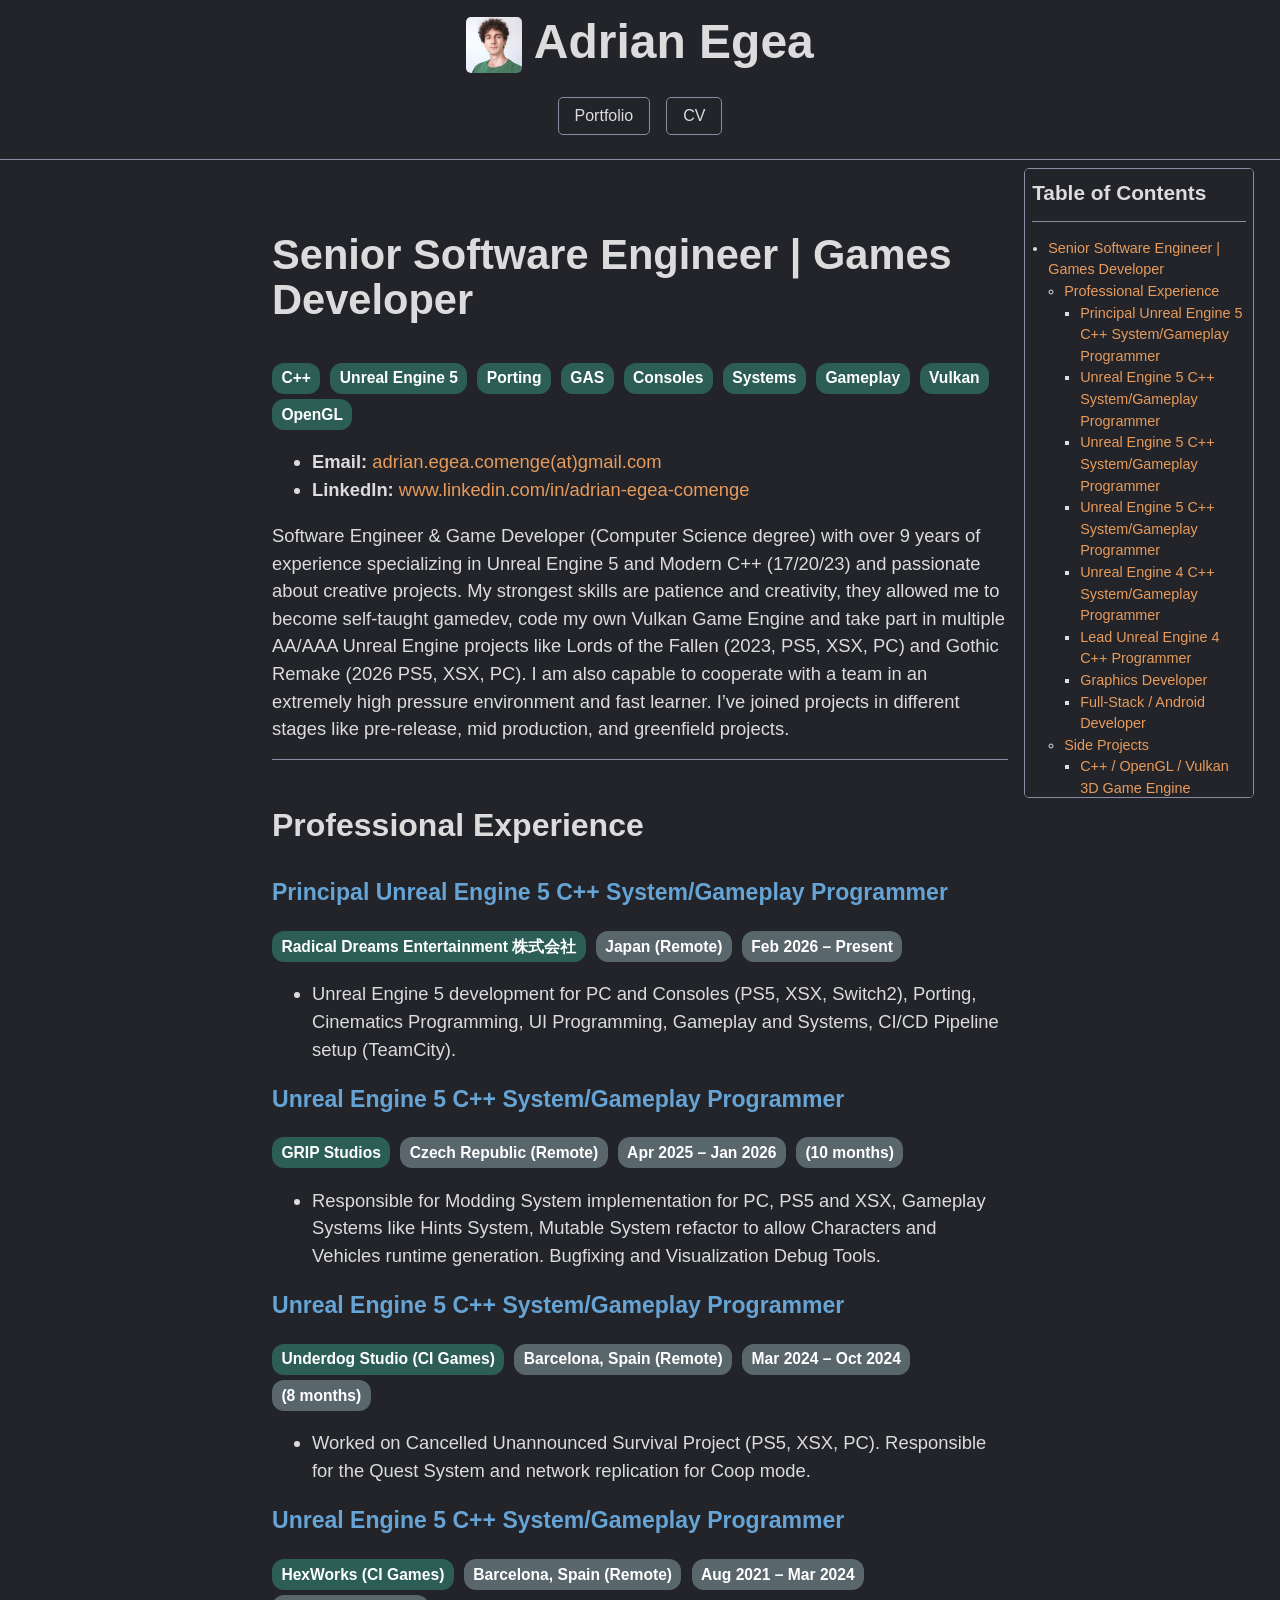
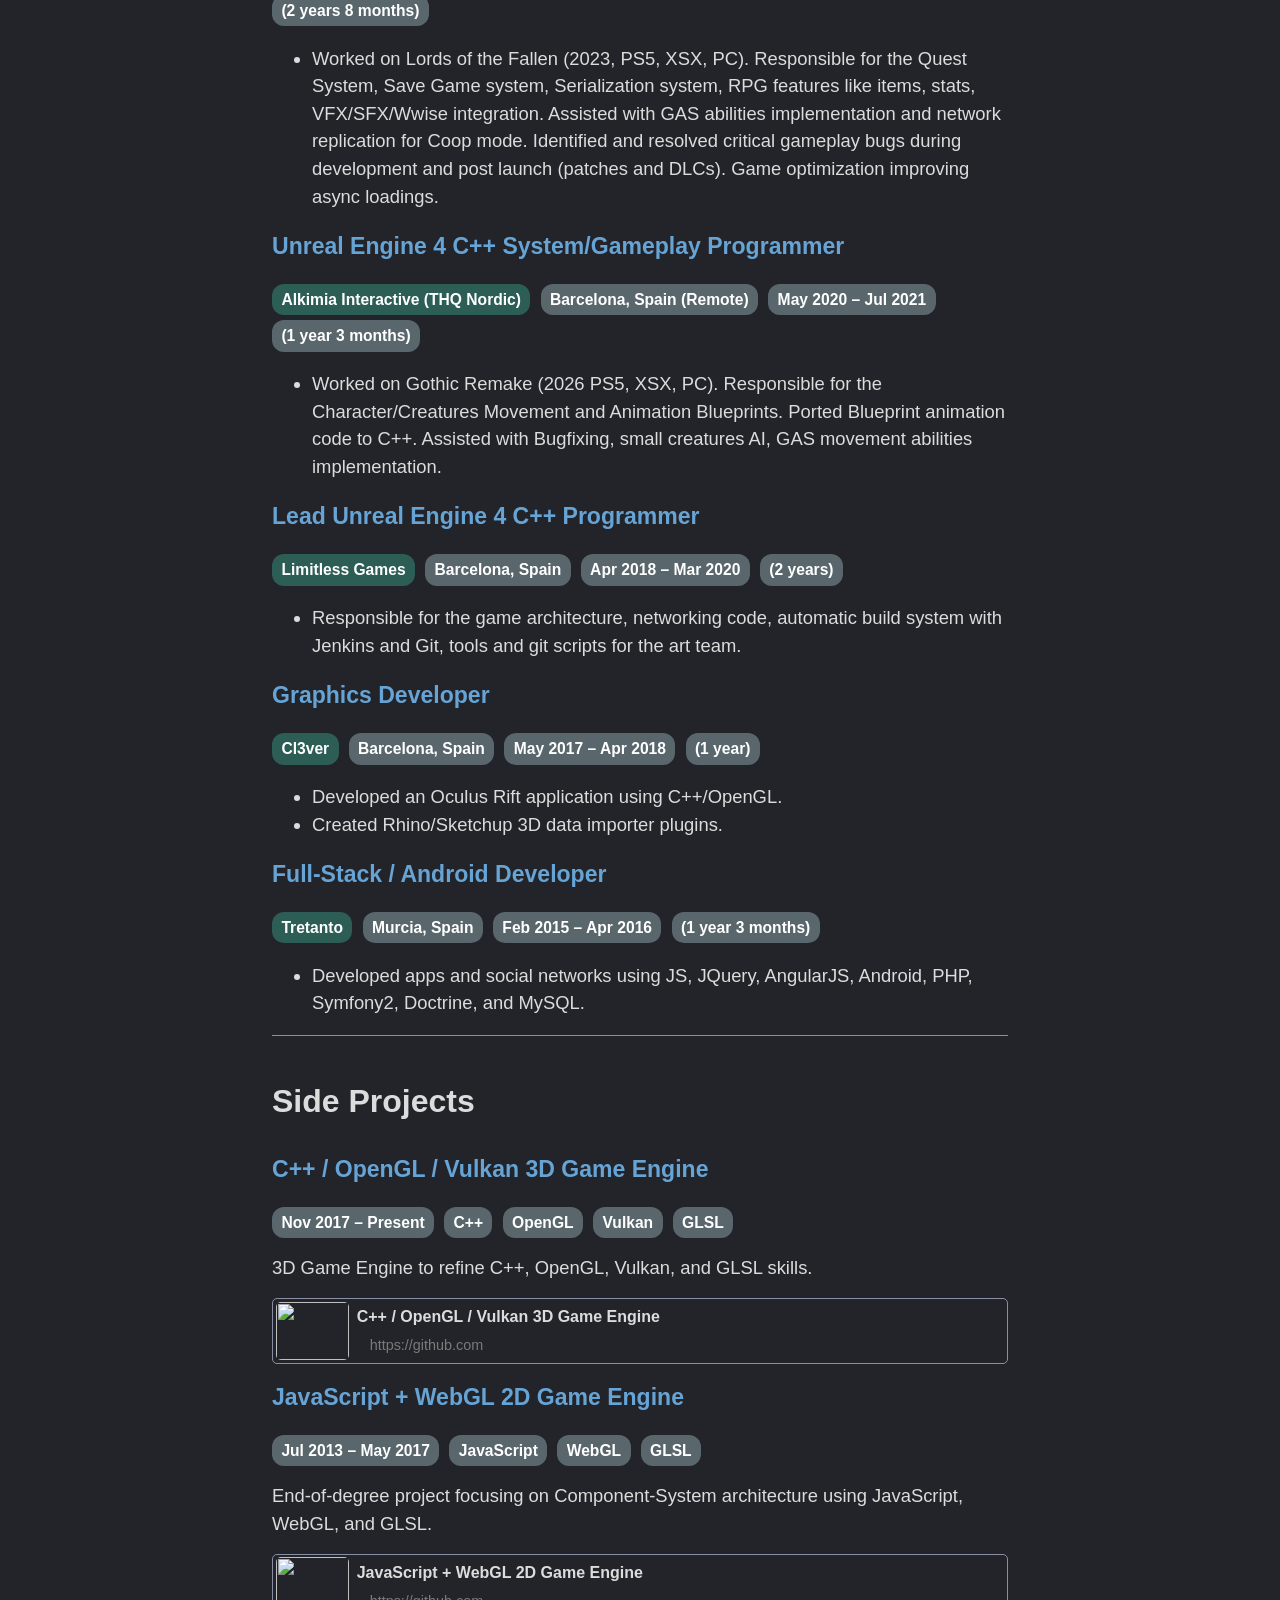
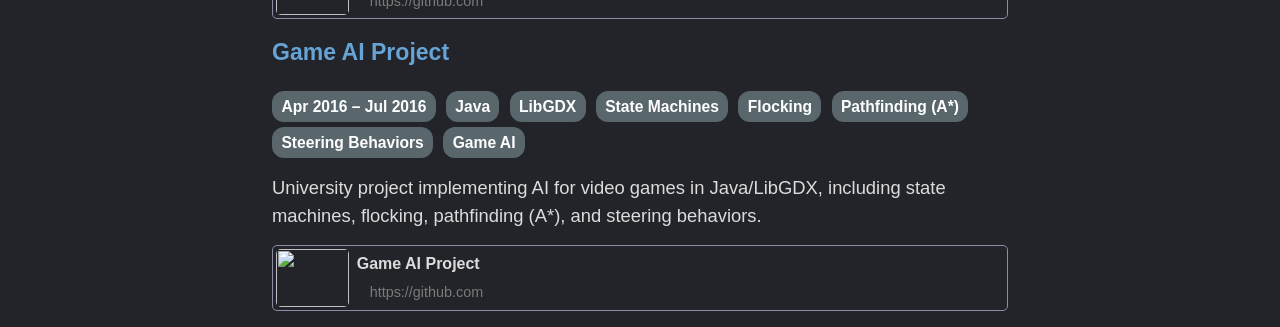
==== cv.html @ 68b3510b "update portfolio" ====
<!DOCTYPE html><html><head><meta charset="UTF-8"><meta name="viewport" content="width=device-width, initial-scale=1.0"><title>cv</title><link rel="stylesheet" href="./base.css"><link rel="stylesheet" href="./portfolio.css"></head><body><header><h1><img src="attachments/profile.jpeg" alt="" class="header-icon"> Adrian Egea</h1><nav class="header-nav"><a href="/portfolio.html">Portfolio</a><a href="/cv.html">CV</a></nav></header>
        
        <div class="sidebar sidebar-right mobile"><details><summary class="sidebar-title">Table of Contents</summary><div class="toc">
<ul>
<li><a href="#senior-software-engineer-games-developer">Senior Software Engineer | Games Developer</a><ul>
<li><a href="#professional-experience">Professional Experience</a><ul>
<li><a href="#principal-unreal-engine-5-c-systemgameplay-programmer">Principal Unreal Engine 5 C++ System/Gameplay Programmer</a></li>
<li><a href="#unreal-engine-5-c-systemgameplay-programmer">Unreal Engine 5 C++ System/Gameplay Programmer</a></li>
<li><a href="#unreal-engine-5-c-systemgameplay-programmer_1">Unreal Engine 5 C++ System/Gameplay Programmer</a></li>
<li><a href="#unreal-engine-5-c-systemgameplay-programmer_2">Unreal Engine 5 C++ System/Gameplay Programmer</a></li>
<li><a href="#unreal-engine-4-c-systemgameplay-programmer">Unreal Engine 4 C++ System/Gameplay Programmer</a></li>
<li><a href="#lead-unreal-engine-4-c-programmer">Lead Unreal Engine 4 C++ Programmer</a></li>
<li><a href="#graphics-developer">Graphics Developer</a></li>
<li><a href="#full-stack-android-developer">Full-Stack / Android Developer</a></li>
</ul>
</li>
<li><a href="#side-projects">Side Projects</a><ul>
<li><a href="#c-opengl-vulkan-3d-game-engine">C++ / OpenGL / Vulkan 3D Game Engine</a></li>
<li><a href="#javascript-webgl-2d-game-engine">JavaScript + WebGL 2D Game Engine</a></li>
<li><a href="#game-ai-project">Game AI Project</a></li>
</ul>
</li>
</ul>
</li>
</ul>
</div>
</details></div>
        
        <main><h2 id="senior-software-engineer-games-developer">Senior Software Engineer | Games Developer</h2>
<p><span class="badge badge-portfolio-primary">C++</span>
<span class="badge badge-portfolio-primary">Unreal Engine 5</span>
<span class="badge badge-portfolio-primary">Porting</span>
<span class="badge badge-portfolio-primary">GAS</span>
<span class="badge badge-portfolio-primary">Consoles</span>
<span class="badge badge-portfolio-primary">Systems</span>
<span class="badge badge-portfolio-primary">Gameplay</span>
<span class="badge badge-portfolio-primary">Vulkan</span>
<span class="badge badge-portfolio-primary">OpenGL</span></p>
<ul>
<li><strong>Email:</strong> <a href="adrian.egea.comenge(at)gmail.com">adrian.egea.comenge(at)gmail.com</a></li>
<li><strong>LinkedIn:</strong> <a href="https://www.linkedin.com/in/adrian-egea-comenge">www.linkedin.com/in/adrian-egea-comenge</a></li>
</ul>
<p>Software Engineer &amp; Game Developer (Computer Science degree) with over 9 years of experience specializing in Unreal Engine 5 and Modern C++ (17/20/23) and passionate about creative projects. My strongest skills are patience and creativity, they allowed me to become self-taught gamedev, code my own Vulkan Game Engine and take part in multiple AA/AAA Unreal Engine projects like Lords of the Fallen (2023, PS5, XSX, PC) and Gothic Remake (2026 PS5, XSX, PC). I am also capable to cooperate with a team in an extremely high pressure environment and fast learner. I’ve joined projects in different stages like pre-release, mid production, and greenfield projects.</p>
<hr />
<h3 id="professional-experience">Professional Experience</h3>
<h4 id="principal-unreal-engine-5-c-systemgameplay-programmer"><strong>Principal Unreal Engine 5 C++ System/Gameplay Programmer</strong></h4>
<p><span class="badge badge-portfolio-primary">Radical Dreams Entertainment 株式会社</span>
<span class="badge badge-portfolio-secondary">Japan (Remote)</span>
<span class="badge badge-portfolio-secondary">Feb 2026 – Present</span></p>
<ul>
<li>Unreal Engine 5 development for PC and Consoles (PS5, XSX, Switch2), Porting, Cinematics Programming, UI Programming, Gameplay and Systems, CI/CD Pipeline setup (TeamCity).</li>
</ul>
<h4 id="unreal-engine-5-c-systemgameplay-programmer"><strong>Unreal Engine 5 C++ System/Gameplay Programmer</strong></h4>
<p><span class="badge badge-portfolio-primary">GRIP Studios</span>
<span class="badge badge-portfolio-secondary">Czech Republic (Remote)</span>
<span class="badge badge-portfolio-secondary">Apr 2025 – Jan 2026</span>
<span class="badge badge-portfolio-secondary">(10 months)</span></p>
<ul>
<li>Responsible for Modding System implementation for PC, PS5 and XSX, Gameplay Systems like Hints System, Mutable System refactor to allow Characters and Vehicles runtime generation. Bugfixing and Visualization Debug Tools.</li>
</ul>
<h4 id="unreal-engine-5-c-systemgameplay-programmer_1"><strong>Unreal Engine 5 C++ System/Gameplay Programmer</strong></h4>
<p><span class="badge badge-portfolio-primary">Underdog Studio (CI Games)</span>
<span class="badge badge-portfolio-secondary">Barcelona, Spain (Remote)</span>
<span class="badge badge-portfolio-secondary">Mar 2024 – Oct 2024</span>
<span class="badge badge-portfolio-secondary">(8 months)</span></p>
<ul>
<li>Worked on Cancelled Unannounced Survival Project (PS5, XSX, PC).  Responsible for the Quest System and network replication for Coop mode.</li>
</ul>
<h4 id="unreal-engine-5-c-systemgameplay-programmer_2"><strong>Unreal Engine 5 C++ System/Gameplay Programmer</strong></h4>
<p><span class="badge badge-portfolio-primary">HexWorks (CI Games)</span>
<span class="badge badge-portfolio-secondary">Barcelona, Spain (Remote)</span>
<span class="badge badge-portfolio-secondary">Aug 2021 – Mar 2024</span>
<span class="badge badge-portfolio-secondary">(2 years 8 months)</span></p>
<ul>
<li>Worked on Lords of the Fallen (2023, PS5, XSX, PC). Responsible for the Quest System, Save Game system, Serialization system, RPG features like items, stats, VFX/SFX/Wwise integration. Assisted with GAS abilities implementation and network replication for Coop mode. Identified and resolved critical gameplay bugs during development and post launch (patches and DLCs). Game optimization improving async loadings.</li>
</ul>
<h4 id="unreal-engine-4-c-systemgameplay-programmer"><strong>Unreal Engine 4 C++ System/Gameplay Programmer</strong></h4>
<p><span class="badge badge-portfolio-primary">Alkimia Interactive (THQ Nordic)</span>
<span class="badge badge-portfolio-secondary">Barcelona, Spain (Remote)</span>
<span class="badge badge-portfolio-secondary">May 2020 – Jul 2021</span>
<span class="badge badge-portfolio-secondary">(1 year 3 months)</span></p>
<ul>
<li>Worked on Gothic Remake (2026 PS5, XSX, PC). Responsible for the Character/Creatures Movement and Animation Blueprints. Ported Blueprint animation code to C++. Assisted with Bugfixing, small creatures AI, GAS movement abilities implementation.</li>
</ul>
<h4 id="lead-unreal-engine-4-c-programmer"><strong>Lead Unreal Engine 4 C++ Programmer</strong></h4>
<p><span class="badge badge-portfolio-primary">Limitless Games</span>
<span class="badge badge-portfolio-secondary">Barcelona, Spain</span>
<span class="badge badge-portfolio-secondary">Apr 2018 – Mar 2020</span>
<span class="badge badge-portfolio-secondary">(2 years)</span></p>
<ul>
<li>Responsible for the game architecture, networking code, automatic build system with Jenkins and Git, tools and git scripts for the art team.</li>
</ul>
<h4 id="graphics-developer"><strong>Graphics Developer</strong></h4>
<p><span class="badge badge-portfolio-primary">Cl3ver</span>
<span class="badge badge-portfolio-secondary">Barcelona, Spain</span>
<span class="badge badge-portfolio-secondary">May 2017 – Apr 2018</span>
<span class="badge badge-portfolio-secondary">(1 year)</span></p>
<ul>
<li>Developed an Oculus Rift application using C++/OpenGL.</li>
<li>Created Rhino/Sketchup 3D data importer plugins.</li>
</ul>
<h4 id="full-stack-android-developer"><strong>Full-Stack / Android Developer</strong></h4>
<p><span class="badge badge-portfolio-primary">Tretanto</span>
<span class="badge badge-portfolio-secondary">Murcia, Spain</span>
<span class="badge badge-portfolio-secondary">Feb 2015 – Apr 2016</span>
<span class="badge badge-portfolio-secondary">(1 year 3 months)</span></p>
<ul>
<li>Developed apps and social networks using JS, JQuery, AngularJS, Android, PHP, Symfony2, Doctrine, and MySQL.</li>
</ul>
<hr />
<h3 id="side-projects">Side Projects</h3>
<h4 id="c-opengl-vulkan-3d-game-engine"><strong>C++ / OpenGL / Vulkan 3D Game Engine</strong></h4>
<p><span class="badge badge-portfolio-secondary">Nov 2017 – Present</span>
<span class="badge badge-portfolio-secondary">C++</span>
<span class="badge badge-portfolio-secondary">OpenGL</span>
<span class="badge badge-portfolio-secondary">Vulkan</span>
<span class="badge badge-portfolio-secondary">GLSL</span></p>
<p>3D Game Engine to refine C++, OpenGL, Vulkan, and GLSL skills.</p>
<article class='card-container'><a href="https://github.com/adrianensis/ForestEngine" class="card-link" target="_blank" rel="noopener noreferrer"><div class="card-image-container"><img loading='lazy' src="https://www.google.com/s2/favicons?sz=128&domain=github.com"></div><div class="card-content"><p class="card-title">C++ / OpenGL / Vulkan 3D Game Engine</p><div class="card-base-url-container"><img loading='lazy' class="card-favicon" src="https://www.google.com/s2/favicons?sz=128&domain=github.com"><p class="card-base-url">https://github.com</p></div></div></a></article>

<h4 id="javascript-webgl-2d-game-engine"><strong>JavaScript + WebGL 2D Game Engine</strong></h4>
<p><span class="badge badge-portfolio-secondary">Jul 2013 – May 2017</span>
<span class="badge badge-portfolio-secondary">JavaScript</span>
<span class="badge badge-portfolio-secondary">WebGL</span>
<span class="badge badge-portfolio-secondary">GLSL</span></p>
<p>End-of-degree project focusing on Component-System architecture using JavaScript, WebGL, and GLSL.</p>
<article class='card-container'><a href="https://github.com/adrianensis/ThiefEngine" class="card-link" target="_blank" rel="noopener noreferrer"><div class="card-image-container"><img loading='lazy' src="https://www.google.com/s2/favicons?sz=128&domain=github.com"></div><div class="card-content"><p class="card-title">JavaScript + WebGL 2D Game Engine</p><div class="card-base-url-container"><img loading='lazy' class="card-favicon" src="https://www.google.com/s2/favicons?sz=128&domain=github.com"><p class="card-base-url">https://github.com</p></div></div></a></article>

<h4 id="game-ai-project"><strong>Game AI Project</strong></h4>
<p><span class="badge badge-portfolio-secondary">Apr 2016 – Jul 2016</span>
<span class="badge badge-portfolio-secondary">Java</span>
<span class="badge badge-portfolio-secondary">LibGDX</span>
<span class="badge badge-portfolio-secondary">State Machines</span>
<span class="badge badge-portfolio-secondary">Flocking</span>
<span class="badge badge-portfolio-secondary">Pathfinding (A*)</span>
<span class="badge badge-portfolio-secondary">Steering Behaviors</span>
<span class="badge badge-portfolio-secondary">Game AI</span></p>
<p>University project implementing AI for video games in Java/LibGDX, including state machines, flocking, pathfinding (A*), and steering behaviors.</p>
<article class='card-container'><a href="https://github.com/adrianensis/Artificial-Intelligence-Videogames-2016" class="card-link" target="_blank" rel="noopener noreferrer"><div class="card-image-container"><img loading='lazy' src="https://www.google.com/s2/favicons?sz=128&domain=github.com"></div><div class="card-content"><p class="card-title">Game AI Project</p><div class="card-base-url-container"><img loading='lazy' class="card-favicon" src="https://www.google.com/s2/favicons?sz=128&domain=github.com"><p class="card-base-url">https://github.com</p></div></div></a></article></main><div class="sidebar sidebar-right desktop"><h3 class="sidebar-title">Table of Contents</h3><hr><div class="toc">
<ul>
<li><a href="#senior-software-engineer-games-developer">Senior Software Engineer | Games Developer</a><ul>
<li><a href="#professional-experience">Professional Experience</a><ul>
<li><a href="#principal-unreal-engine-5-c-systemgameplay-programmer">Principal Unreal Engine 5 C++ System/Gameplay Programmer</a></li>
<li><a href="#unreal-engine-5-c-systemgameplay-programmer">Unreal Engine 5 C++ System/Gameplay Programmer</a></li>
<li><a href="#unreal-engine-5-c-systemgameplay-programmer_1">Unreal Engine 5 C++ System/Gameplay Programmer</a></li>
<li><a href="#unreal-engine-5-c-systemgameplay-programmer_2">Unreal Engine 5 C++ System/Gameplay Programmer</a></li>
<li><a href="#unreal-engine-4-c-systemgameplay-programmer">Unreal Engine 4 C++ System/Gameplay Programmer</a></li>
<li><a href="#lead-unreal-engine-4-c-programmer">Lead Unreal Engine 4 C++ Programmer</a></li>
<li><a href="#graphics-developer">Graphics Developer</a></li>
<li><a href="#full-stack-android-developer">Full-Stack / Android Developer</a></li>
</ul>
</li>
<li><a href="#side-projects">Side Projects</a><ul>
<li><a href="#c-opengl-vulkan-3d-game-engine">C++ / OpenGL / Vulkan 3D Game Engine</a></li>
<li><a href="#javascript-webgl-2d-game-engine">JavaScript + WebGL 2D Game Engine</a></li>
<li><a href="#game-ai-project">Game AI Project</a></li>
</ul>
</li>
</ul>
</li>
</ul>
</div>
</div>
        </body></html>
---- base.css ----
/* Global variables. */
:root {
  /* Set sans-serif & mono fonts */
  --sans-font: -apple-system, BlinkMacSystemFont, "Avenir Next", Avenir,
    "Nimbus Sans L", Roboto, "Noto Sans", "Segoe UI", Arial, Helvetica,
    "Helvetica Neue", sans-serif;
  --mono-font: Consolas, Menlo, Monaco, "Andale Mono", "Ubuntu Mono", monospace;
  --standard-border-radius: 5px;

  /* Default (light) theme */
  --border: #898EA4;
  
  --bg: #212121;
  --accent-bg: #2b2b2b;
  --text: #dcdcdc;
  --text-light: #ababab;
  --marked: #ffdd33;
  --accent: #54c55a;
  --visited: #626F47;
  --accent-hover: #F5ECD5;
  --accent-text: var(--bg);
  --code: #F5ECD5;
  --date: #4fb694;
  --info: #F0BB78;
  --preformatted: #ccc;
  --disabled: #111;

  /* font-family: monospace; */
  font-family: sans-serif;
  font-size: 1rem;
}

/* Dark theme */
@media (prefers-color-scheme: dark) {
  :root {
    /* color-scheme: dark;
    --bg: #212121;
    --accent-bg: #2b2b2b;
    --text: #dcdcdc;
    --text-light: #ababab;
    --accent: #459143;
    --visited: #626F47;
    --accent-hover: #F5ECD5;
    --accent-text: var(--bg);
    --code: #F5ECD5;
    --date: #4fb694;
    --info: #F0BB78;
    --preformatted: #ccc;
    --disabled: #111; */

    /*
    --bg: #212121;
    --accent-bg: #2b2b2b;
    --text: #dcdcdc;
    --text-light: #ababab;
    --accent: #ffb300;
    --visited: #ff8800;
    --accent-hover: #ffe099;
    --accent-text: var(--bg);
    --code: #f06292;
    --date: #f78fa6;
    --preformatted: #ccc;
    --disabled: #111;
    */
  }
  /* Add a bit of transparency so light media isn't so glaring in dark mode */
  img,
  video {
    opacity: 0.8;
  }
}

/* Reset box-sizing */
*, *::before, *::after {
  box-sizing: border-box;
}

/* Reset default appearance */
textarea,
select,
input,
progress {
  appearance: none;
  -webkit-appearance: none;
  -moz-appearance: none;
}

html {
  /* Set the font globally */
  font-family: var(--sans-font);
  scroll-behavior: smooth;
}

/* Make the body a nice central block */
body {
  color: var(--text);
  background-color: var(--bg);
  font-size: 1.15rem;
  line-height: 1.5;
  display: grid;
  grid-template-columns: min(25em, 20%) 60% min(25em, 20%);
  margin: 0;
}
body > * {
  grid-column: 2;
}

@media only screen and (max-width: 600px) {
  body {
      grid-template-columns: 0% 100% 0%;
  }
}

/* Make the header bg full width, but the content inline with body */
body > header {
  background-color: var(--accent-bg);
  border-bottom: 1px solid var(--border);
  text-align: center;
  padding: 0 0.5rem 0.5rem 0.5rem;
  margin-bottom: 0.5rem;
  grid-column: 1 / -1;
  /* position: sticky;
  top: 0; */
}

body > header > *:only-child {
  margin-block-start: 2rem;
}

body > header h1 {
  max-width: 1200px;
  margin: 1rem auto;
  margin-bottom: 0.5rem;

  align-items: center;
}

body > header h1 img {
    height: 3.5rem; /* Scales with the font size of the H1 */
    width: auto;
    vertical-align: middle;
}

body > header p {
  max-width: 40rem;
  margin: 0rem auto;
  font-size: 0.8rem;
  color: var(--text-light);
}

/* Add a little padding to ensure spacing is correct between content and header > nav */
main {
  padding-top: 1rem;
  padding-right: 1rem;
  padding-left: 1rem;
}

body > footer {
  margin-top: 4rem;
  padding: 2rem 1rem 1.5rem 1rem;
  color: var(--text-light);
  font-size: 0.9rem;
  text-align: center;
  border-top: 1px solid var(--border);
}

/* Format headers */
h1 {
  font-size: 3rem;
}

h2 {
  font-size: 2.6rem;
  margin-top: 3rem;
}

h3 {
  font-size: 2rem;
  margin-top: 3rem;
}

h4 {
  font-size: 1.44rem;
  margin-top: 1rem;
  margin-bottom: 1rem;
}

h5 {
  font-size: 1.15rem;
  margin-top: 1rem;
  margin-bottom: 1rem;
}

h6 {
  font-size: 0.96rem;
  margin-top: 1rem;
  margin-bottom: 1rem;
}

p {
  margin: 1rem 0;
}

/* Prevent long strings from overflowing container */
p, h1, h2, h3, h4, h5, h6 {
  overflow-wrap: break-word;
}

/* Fix line height when title wraps */
h1,
h2,
h3 {
  line-height: 1.1;
}

/* Reduce header size on mobile */
@media only screen and (max-width: 600px) {
  h1 {
    font-size: 2.5rem;
  }

  h2 {
    font-size: 2.1rem;
  }

  h3 {
    font-size: 1.75rem;
  }

  h4 {
    font-size: 1.25rem;
  }
}

/* Format links & buttons */
a {
  text-decoration: none;
}
a,
a:visited {
  color: var(--accent);
}

a:hover {
  text-decoration: underline;
}

button,
.button,
a.button, /* extra specificity to override a */
input[type="submit"],
input[type="reset"],
input[type="button"] {
  border: 1px solid var(--accent);
  background-color: var(--accent);
  color: var(--accent-text);
  padding: 0.5rem 0.9rem;
  text-decoration: none;
  line-height: normal;
}

.button[aria-disabled="true"], 
input:disabled,
textarea:disabled,
select:disabled,
button[disabled] {
  cursor: not-allowed;
  background-color: var(--disabled);
  border-color: var(--disabled);
  color: var(--text-light);
}

input[type="range"] {
  padding: 0;
}

/* Set the cursor to '?' on an abbreviation and style the abbreviation to show that there is more information underneath */
abbr[title] {
  cursor: help;
  text-decoration-line: underline;
  text-decoration-style: dotted;
}

button:enabled:hover,
.button:not([aria-disabled="true"]):hover,
input[type="submit"]:enabled:hover,
input[type="reset"]:enabled:hover,
input[type="button"]:enabled:hover {
  background-color: var(--accent-hover);
  border-color: var(--accent-hover);
  cursor: pointer;
}

.button:focus-visible,
button:focus-visible:where(:enabled),
input:enabled:focus-visible:where(
  [type="submit"],
  [type="reset"],
  [type="button"]
) {
  outline: 2px solid var(--accent);
  outline-offset: 1px;
}

/* Format navigation */
header > nav {
  font-size: 1rem;
  line-height: 2;
  padding: 1rem 0 0 0;
}

/* Use flexbox to allow items to wrap, as needed */
header > nav ul,
header > nav ol {
  align-content: space-around;
  align-items: center;
  display: flex;
  flex-direction: row;
  flex-wrap: wrap;
  justify-content: center;
  list-style-type: none;
  margin: 0;
  padding: 0;
}

/* List items are inline elements, make them behave more like blocks */

header > nav ul li,
header > nav ol li {
  display: inline-block;
}

header > nav a,
header > nav a:visited {
  margin: 0 0.5rem 1rem 0.5rem;
  border: 1px solid var(--border);
  border-radius: var(--standard-border-radius);
  color: var(--text);
  display: inline-block;
  padding: 0.1rem 1rem;
  text-decoration: none;
}

header > nav a:hover,
header > nav a.current,
header > nav a[aria-current="page"],
header > nav a[aria-current="true"] {
  border-color: var(--accent);
  color: var(--accent);
  cursor: pointer;
}

/* Reduce nav side on mobile */
@media only screen and (max-width: 600px) {
  header > nav a {
    border: none;
    padding: 0;
    /* text-decoration: underline; */
    line-height: 1;
  }
}

/* Consolidate box styling */
aside, details, pre, progress {
  background-color: var(--accent-bg);
  border: 1px solid var(--border);
  border-radius: var(--standard-border-radius);
  margin-bottom: 1rem;
}

aside {
  font-size: 1rem;
  width: 30%;
  padding: 0 15px;
  margin-inline-start: 15px;
  float: right;
}
*[dir="rtl"] aside {
  float: left;
}

/* Make aside full-width on mobile */
@media only screen and (max-width: 600px) {
  aside {
    width: 100%;
    float: none;
    margin-inline-start: 0;
  }
}

article, fieldset, dialog {
  border: 1px solid var(--border);
  padding: 1rem;
  border-radius: var(--standard-border-radius);
  margin-bottom: 1rem;
  font-size: 0.9rem;
}

article h2:first-child,
section h2:first-child,
article h3:first-child,
section h3:first-child {
  /* margin-top: 1rem; */
}

section {
  border-top: 1px solid var(--border);
  border-bottom: 1px solid var(--border);
  padding: 2rem 1rem;
  margin: 3rem 0;
}

/* Don't double separators when chaining sections */
section + section,
section:first-child {
  border-top: 0;
  padding-top: 0;
}

section + section {
  margin-top: 0;
}

section:last-child {
  border-bottom: 0;
  padding-bottom: 0;
}

details {
  padding: 0.4em 0.4em;
}

summary {
  cursor: pointer;
}

details[open] > summary + * {
  margin-top: 0;
}

details[open] > summary {
  margin-bottom: 0.5rem;
}

details[open] > :last-child {
  margin-bottom: 0;
}

/* Format tables */
table {
  border-collapse: collapse;
  margin: 1.5rem 0;
}

figure > table {
  width: max-content;
  margin: 0;
}

td,
th {
  border: 1px solid var(--border);
  text-align: start;
  padding: 0.5rem;
}

th {
  background-color: var(--accent-bg);
  font-weight: bold;
}

tr:nth-child(even) {
  /* Set every other cell slightly darker. Improves readability. */
  background-color: var(--accent-bg);
}

table caption {
  font-weight: bold;
  margin-bottom: 0.5rem;
}

/* Format forms */
textarea,
select,
input,
button,
.button {
  font-size: inherit;
  font-family: inherit;
  padding: 0.5rem;
  margin-bottom: 0.5rem;
  border-radius: var(--standard-border-radius);
  box-shadow: none;
  max-width: 100%;
  display: inline-block;
}
textarea,
select,
input {
  color: var(--text);
  background-color: var(--bg);
  border: 1px solid var(--border);
}
label {
  display: block;
}
textarea:not([cols]) {
  width: 100%;
}

/* Add arrow to drop-down */
select:not([multiple]) {
  background-image: linear-gradient(45deg, transparent 49%, var(--text) 51%),
    linear-gradient(135deg, var(--text) 51%, transparent 49%);
  background-position: calc(100% - 15px), calc(100% - 10px);
  background-size: 5px 5px, 5px 5px;
  background-repeat: no-repeat;
  padding-inline-end: 25px;
}
*[dir="rtl"] select:not([multiple]) {
  background-position: 10px, 15px;
}

/* checkbox and radio button style */
input[type="checkbox"],
input[type="radio"] {
  vertical-align: middle;
  position: relative;
  width: min-content;
}

input[type="checkbox"] + label,
input[type="radio"] + label {
  display: inline-block;
}

input[type="radio"] {
  border-radius: 100%;
}

input[type="checkbox"]:checked,
input[type="radio"]:checked {
  background-color: var(--accent);
}

input[type="checkbox"]:checked::after {
  /* Creates a rectangle with colored right and bottom borders which is rotated to look like a check mark */
  content: " ";
  width: 0.18em;
  height: 0.32em;
  border-radius: 0;
  position: absolute;
  top: 0.05em;
  left: 0.17em;
  background-color: transparent;
  border-right: solid var(--bg) 0.08em;
  border-bottom: solid var(--bg) 0.08em;
  font-size: 1.8em;
  transform: rotate(45deg);
}
input[type="radio"]:checked::after {
  /* creates a colored circle for the checked radio button  */
  content: " ";
  width: 0.25em;
  height: 0.25em;
  border-radius: 100%;
  position: absolute;
  top: 0.125em;
  background-color: var(--bg);
  left: 0.125em;
  font-size: 32px;
}

/* Makes input fields wider on smaller screens */
@media only screen and (max-width: 600px) {
  textarea,
  select,
  input {
    width: 100%;
  }
}

/* Set a height for color input */
input[type="color"] {
  height: 2.5rem;
  padding:  0.2rem;
}

/* do not show border around file selector button */
input[type="file"] {
  border: 0;
}

/* Misc body elements */
hr {
  border: none;
  height: 1px;
  background: var(--border);
  margin: 1rem auto;
}

mark {
  padding: 2px 5px;
  border-radius: var(--standard-border-radius);
  background-color: var(--marked);
  color: black;
}

mark a {
  color: #0d47a1;
}

img,
video {
  max-width: 100%;
  height: auto;
  border-radius: var(--standard-border-radius);
}

figure {
  margin: 0;
  display: block;
  overflow-x: auto;
}

figure > img,
figure > picture > img {
  display: block;
  margin-inline: auto;
}

figcaption {
  text-align: center;
  font-size: 0.9rem;
  color: var(--text-light);
  margin-block: 1rem;
}

blockquote {
  margin-inline-start: 2rem;
  margin-inline-end: 0;
  margin-block: 2rem;
  padding: 0.4rem 0.8rem;
  border-inline-start: 0.35rem solid var(--accent);
  color: var(--text-light);
  font-style: italic;
}

cite {
  font-size: 0.9rem;
  color: var(--text-light);
  font-style: normal;
}

dt {
    color: var(--text-light);
}

/* Use mono font for code elements */
code,
pre,
pre span,
kbd,
samp {
  font-family: var(--mono-font);
  color: var(--code);
}

kbd {
  color: var(--preformatted);
  border: 1px solid var(--preformatted);
  border-bottom: 3px solid var(--preformatted);
  border-radius: var(--standard-border-radius);
  padding: 0.1rem 0.4rem;
}

pre {
  padding: 1rem 1.4rem;
  max-width: 100%;
  overflow: auto;
  color: var(--preformatted);
}

/* Fix embedded code within pre */
pre code {
  color: var(--preformatted);
  background: none;
  margin: 0;
  padding: 0;
}

/* Progress bars */
/* Declarations are repeated because you */
/* cannot combine vendor-specific selectors */
progress {
  width: 100%;
}

progress:indeterminate {
  background-color: var(--accent-bg);
}

progress::-webkit-progress-bar {
  border-radius: var(--standard-border-radius);
  background-color: var(--accent-bg);
}

progress::-webkit-progress-value {
  border-radius: var(--standard-border-radius);
  background-color: var(--accent);
}

progress::-moz-progress-bar {
  border-radius: var(--standard-border-radius);
  background-color: var(--accent);
  transition-property: width;
  transition-duration: 0.3s;
}

progress:indeterminate::-moz-progress-bar {
  background-color: var(--accent-bg);
}

dialog {
  background-color: var(--bg);
  max-width: 40rem;
  margin: auto;
}

dialog::backdrop {
  background-color: var(--bg);
  opacity: 0.8;
}

@media only screen and (max-width: 600px) {
  dialog {
    max-width: calc(100vw - 2rem);
  }
}

/* Superscript & Subscript */
/* Prevent scripts from affecting line-height. */
sup, sub {
  vertical-align: baseline;
  position: relative;
}

sup {
  top: -0.4em;
}

sub { 
  top: 0.3em; 
}

/* Print */
@media print {
  @page {
    margin: 1cm;
  }
  body {
    display: block;
  }
  body > header {
    background-color: unset;
  }
  body > header nav,
  body > footer {
    display: none;
  }
  article {
    border: none;
    padding: 0;
  }
  a[href^="http"]::after {
    content: " <" attr(href) ">";
  }
  abbr[title]:after {
    content: " (" attr(title) ")";
  }
  a {
    text-decoration: none;
  }
  p {
    widows: 3;
    orphans: 3;
  }
  hr {
    border-top: 1px solid var(--border);
  }
  mark {
    border: 1px solid var(--border);
  }
  pre, table, figure, img, svg {
    break-inside: avoid;
  }
  pre code {
    white-space: pre-wrap;
  }
}

/* SIDEBAR */

.sidebar
{
    height: min-content;
    max-height: 70vh;
    width: 90%;
    position: sticky;
    z-index: 1;
    top: 0;
    left: 0;
    background-color: var(--accent-bg);
    overflow-y: scroll;
    padding: 0.5em;
    font-size: 0.9rem;

    border: 1px solid var(--border);
    border-radius: var(--standard-border-radius);
}

.sidebar-title
{
  font-size: 1.3rem;
  font-weight: bold;
  margin-top: 0.3em;
  margin-bottom: 0.3em;
}

.sidebar-left
{
    grid-column: 1;
    margin-left: 1em;
}

.sidebar-right
{
    grid-column: 3;
}

.sidebar ul
{
  padding: 0;
  margin: 0;
  margin-left: 1rem;
}

.sidebar nav
{
  padding: 0;
  margin: 0;
}

.sidebar ul li
{
  padding: 0;
  margin: 0;
}

.sidebar details
{
  padding: 0;
  margin: 0rem;
  margin-bottom: 0.2rem;
}

@media only screen and (max-width: 600px)
{
    .sidebar
    {
        position: unset; /* reset */
    }

    .sidebar-left
    {
        max-height: 40vh;
        width: auto;
        grid-column: 2;
        margin-bottom: 1em;
        margin-left: 0em; /* reset */
    }

    .sidebar-right
    {
        max-height: 40vh;
        width: auto;
        grid-column: 2;
        margin-bottom: 1em;
    }

    .sidebar-title
    {
      font-size: 1rem;
    }
}

/* Folder Navigation Styles */

.current-file {
    font-weight: bold;
    text-decoration: underline;
}

.ul-style-none
{
  list-style-type: none;
}

/* MOBILE */

.desktop
{
  visibility: visible;
  display:initial;
}

.mobile
{
  visibility: collapse;
  display: none;
}

@media only screen and (max-width: 600px) {
  .desktop
  {
    visibility: collapse;
    display: none;
  }

  .mobile
  {
    visibility: visible;
    display:initial;
  }
}

/* GRID */

.grid-2 {
  display: grid;
  grid-template-columns: calc(98%/2) calc(98%/2);
  column-gap: 10px;
}

.grid-3 {
  display: grid;
  grid-template-columns: calc(98%/3) calc(98%/3) calc(98%/3);
  column-gap: 10px;
}

.grid-4 {
  display: grid;
  grid-template-columns: calc(98%/4) calc(98%/4) calc(98%/4) calc(98%/4);
  column-gap: 10px;
}

@media only screen and (max-width: 600px) {
  .grid-2 {
    display: block;
  }

  .grid-3 {
    display: block;
  }

  .grid-4 {
    display: block;
  }
}

/* Existing Card Styles */
.card-container {
    align-items: center;
    justify-content: center;
    text-decoration: none;
    width: 100%;
    height: auto;
    padding: 0.2em;
}

.card-link {
    width: 100%;
    display: flex;
}

.card-title {
    color: var(--text);
    font-size: 1rem;
    font-weight: bold;
    margin-left: 0.5em;
    margin-top: 0.2em;
    margin-bottom: 0.2em;
}

.card-image-container {
    width: 10%;
    height: auto;
    aspect-ratio: 16/9;
    overflow: hidden;
    flex-shrink: 0;
}

.card-image-container img {
    width: 100%;
    height: 100%;
    object-fit: cover;
    object-position: center;
    display: block;
}

.card-content {
    flex-grow: 1;
    min-width: 0; /* Prevents the container from shrinking smaller than its content */
    overflow: hidden; /* Ensures long text doesn't blow out the layout */
}

.card-content h2{
  font-size: 1.1rem;
  font-weight: bold;
  margin-left: 0.5rem;
}

.card-base-url-container {
    margin-left: 0.5rem;
    display: flex;
    align-items: center;
}

.card-base-url {
    color: #7a7a7a;
    font-size: 0.9rem;
    margin-left: 0.2em;
    margin-top: 0.2em;
    margin-bottom: 0.2em;
}

.card-date {
    color: #7a7a7a;
    font-size: 0.65em;
    display: flex;
    align-items: center;
    margin-left: 0.5em;
    margin-top: 0.2em;
    margin-bottom: 0.2em;
}

.card-favicon {
    width: 0.7em;
    height: 0.7em;
    vertical-align: middle;
}

@media only screen and (max-width: 768px) {
  .card-container {
    padding: 0.5em 0; /* Add a bit more vertical breathing room */
  }

  .card-link {
    flex-direction: column; /* Stack image on top of text */
  }

  .card-image-container {
    width: 100%; /* Image takes full width of the card */
    aspect-ratio: 23/9;
    margin-bottom: 0.5rem;
  }

  .card-content {
    padding: 0 0.5rem; /* Ensure text doesn't touch the card borders */
  }

  .card-content h2 {
    margin-left: 0;   /* Reset margins for stacked layout */
    margin-top: 0.1rem;
    margin-bottom: 0.1rem;
    font-size: 1.0rem;
  }

  .card-base-url-container {
    margin-left: 0; /* Align metadata with the heading */
    font-size: 0.7rem;
  }

  .card-base-url {
    font-size: 0.6rem;
    margin-top: 0rem;
    margin-bottom: 0rem;
  }
}

/* Badges */

.badge {
  display: inline-flex;
  align-items: center;
  padding: 0.25em 0.6em;
  font-size: 0.85em;
  font-weight: 600;
  border-radius: 12px;
  color: white;
  margin-top: 5px;
  margin-right: 5px;
}

.badge-blue { background-color: #007bff; }
.badge-cyan { background-color: #00eeff; }
.badge-green { background-color: #28a745; }
.badge-red { background-color: #dc3545; }
.badge-orange { background-color: #fd7e14; }
.badge-yellow { background-color: #fdf914; }

/* Notices */
.notice {
  background: var(--accent-bg);
  border: 2px solid var(--border);
  border-radius: var(--standard-border-radius);
  padding: 1.5rem;
  margin: 2rem 0;
}
---- portfolio.css ----
/* Global variables. */
:root {
  /* Set sans-serif & mono fonts */
  --sans-font: -apple-system, BlinkMacSystemFont, "Avenir Next", Avenir,
    "Nimbus Sans L", Roboto, "Noto Sans", "Segoe UI", Arial, Helvetica,
    "Helvetica Neue", sans-serif;
  --mono-font: Consolas, Menlo, Monaco, "Andale Mono", "Ubuntu Mono", monospace;
  --standard-border-radius: 5px;

  /* Default (light) theme */
  --border: #898EA4;

  --bg: #222429;
  --accent-bg: #222429;
  --text: #dcdcdc;
  --text-light: #ababab;
  --marked: #ffdd33;
  --accent: #e79b5c;
  --visited: #626F47;
  --accent-hover: #F5ECD5;
  --accent-text: var(--bg);
  --code: #F5ECD5;
  --date: #4fb694;
  --info: #F0BB78;
  --preformatted: #ccc;
  --disabled: #111;

  --titles: #67a4d6;

  /* font-family: monospace; */
  font-family: sans-serif;
  font-size: 1rem;
}

h1 {
    color: var(--text);
}

h2 {
    color: var(--text);
}

h3 {
    color: var(--text);
}

h4 {
    color: var(--titles);
}

h5 {
    color: var(--titles);
}

h6 {
    color: var(--titles);
}

.badge-portfolio-primary { background-color: #2d5e56; }
.badge-portfolio-secondary { background-color: #59676d; }
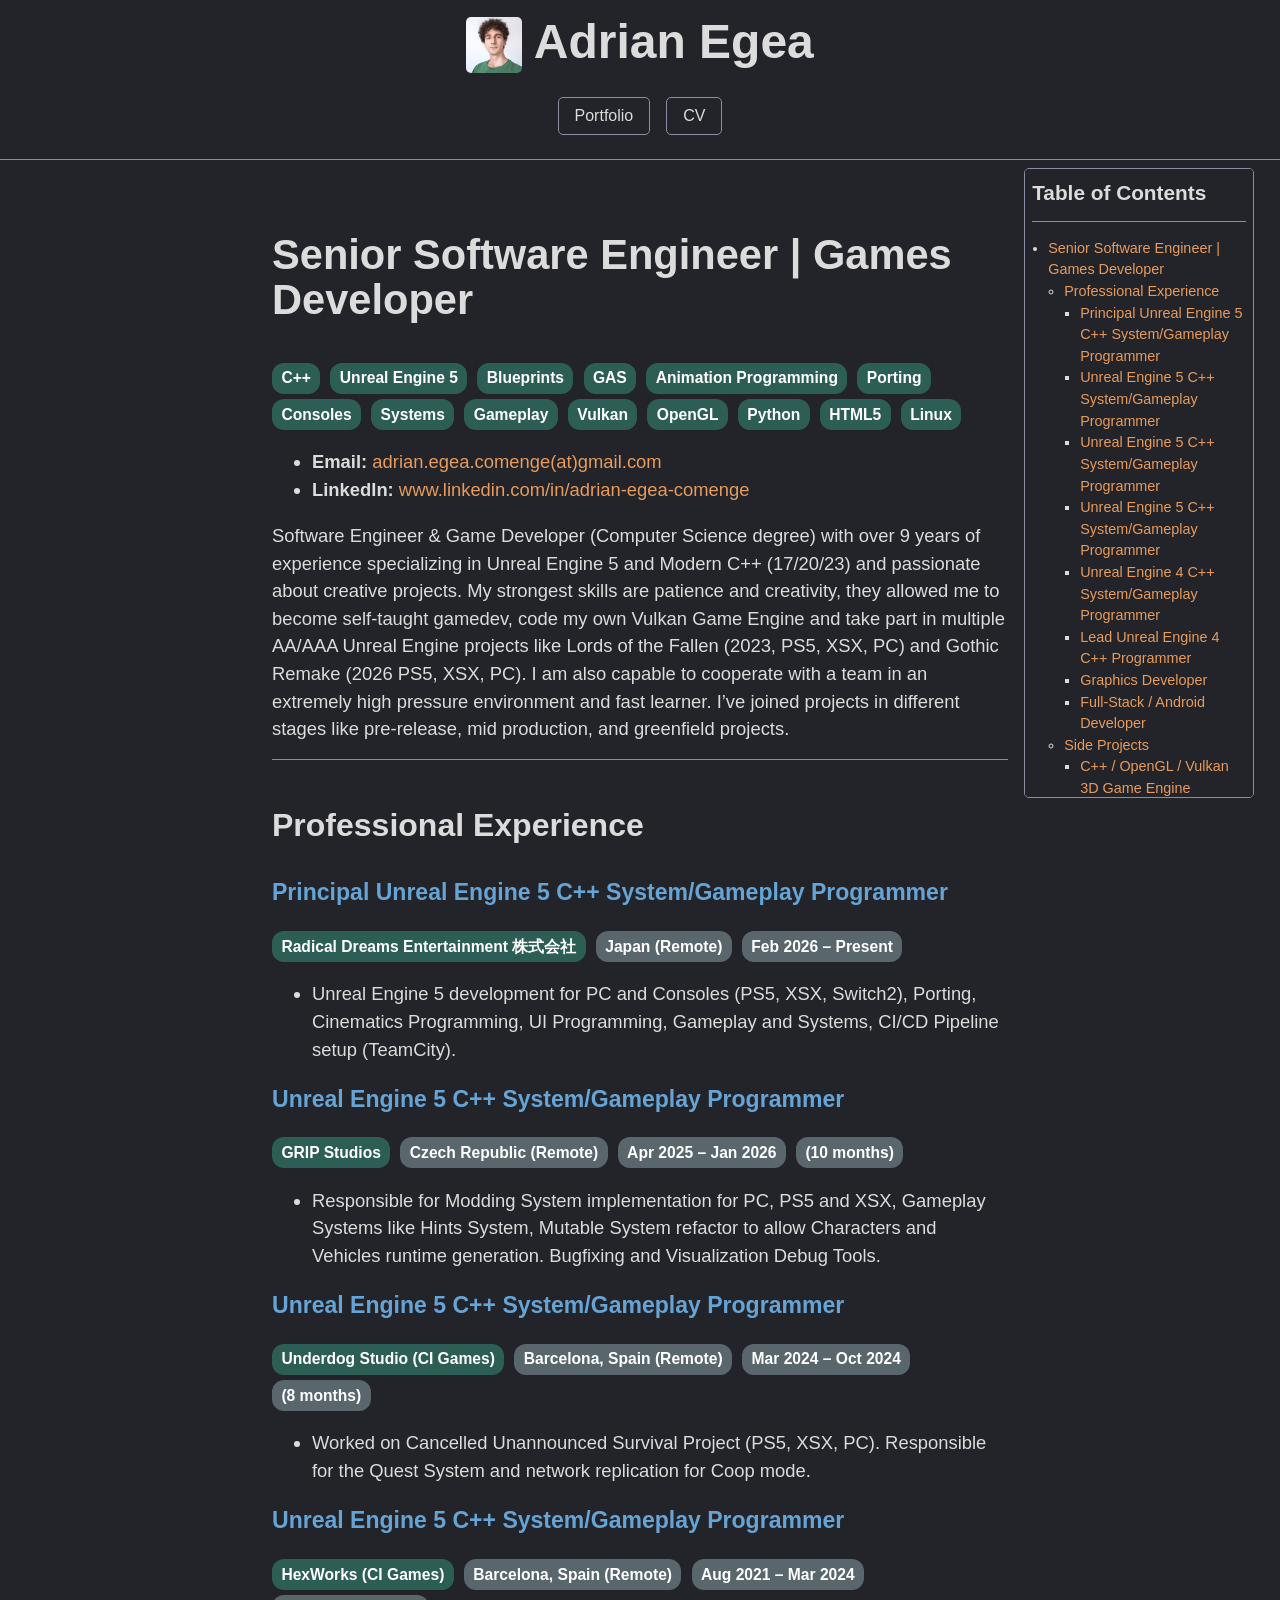
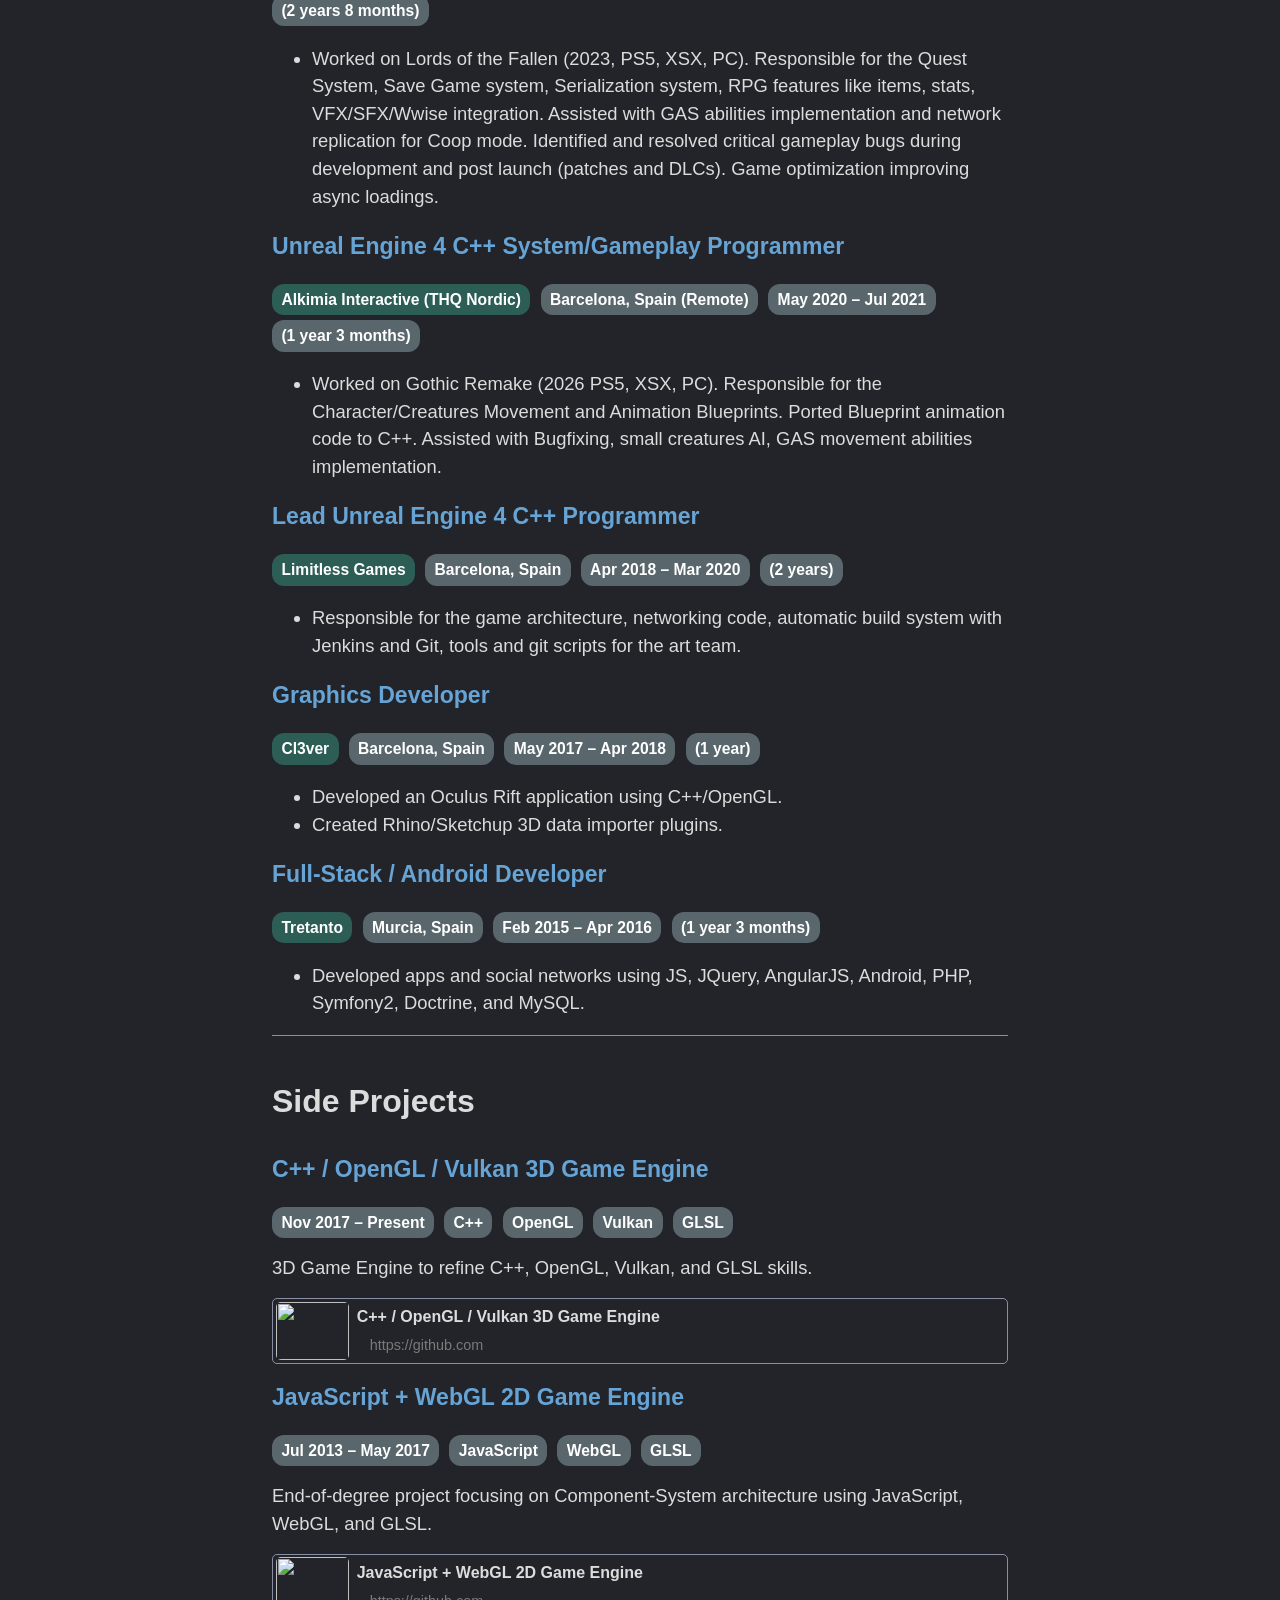
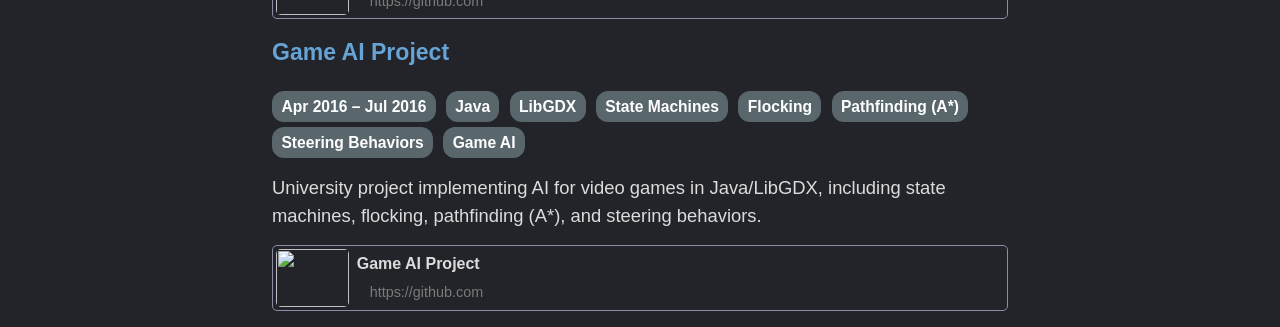
==== commit 6ce45b43: "update portfolio" ====
--- a/cv.html
+++ b/cv.html
@@ -1,4 +1,4 @@
-<!DOCTYPE html><html><head><meta charset="UTF-8"><meta name="viewport" content="width=device-width, initial-scale=1.0"><title>cv</title><link rel="stylesheet" href="./base.css"><link rel="stylesheet" href="./portfolio.css"></head><body><header><h1><img src="attachments/profile.jpeg" alt="" class="header-icon"> Adrian Egea</h1><nav class="header-nav"><a href="/portfolio.html">Portfolio</a><a href="/cv.html">CV</a></nav></header>
+<!DOCTYPE html><html><head><meta charset="UTF-8"><meta name="viewport" content="width=device-width, initial-scale=1.0"><meta name="keywords" content="Software Engineer, Games Developer, Unreal Engine 5, UE5, Unreal Engine 4, UE4, C++, Modern C++, C++17, C++20, C++23, Unreal Blueprints, Gameplay Programmer, Systems Programmer, Software Architect, Lead Programmer, AAA Game Development, Console Integration, PS5, PlayStation 5, Xbox Series X, XSX, Steam, Unreal GAS, GAS, Gameplay Ability System, Modding System, Mutable System, Quests System, Save Game System, Serialization System, Networking, Multiplayer, Engine Programming, Graphics Developer, OpenGL, Vulkan, WebGL, GLSL, Shaders, Rendering, Wwise, Niagara, Animation Blueprints, Game Engine Development, Lords of the Fallen, Gothic Remake, AI, Artificial Intelligence, Pathfinding, A*, State Machines, Git, Perforce, Plastic SCM, Jenkins, CMake, Linux, Python, JavaScript, Java, PHP, Android Development, BSc Computer Science"><title>Adrian Egea</title><link rel="stylesheet" href="./base.css"><link rel="stylesheet" href="./portfolio.css"></head><body><header><h1><img src="attachments/profile.jpeg" alt="" class="header-icon"> Adrian Egea</h1><nav class="header-nav"><a href="/portfolio/index.html">Portfolio</a><a href="/portfolio/cv.html">CV</a></nav></header>
         
         <div class="sidebar sidebar-right mobile"><details><summary class="sidebar-title">Table of Contents</summary><div class="toc">
 <ul>
@@ -29,13 +29,18 @@
         <main><h2 id="senior-software-engineer-games-developer">Senior Software Engineer | Games Developer</h2>
 <p><span class="badge badge-portfolio-primary">C++</span>
 <span class="badge badge-portfolio-primary">Unreal Engine 5</span>
+<span class="badge badge-portfolio-primary">Blueprints</span>
+<span class="badge badge-portfolio-primary">GAS</span>
+<span class="badge badge-portfolio-primary">Animation Programming</span>
 <span class="badge badge-portfolio-primary">Porting</span>
-<span class="badge badge-portfolio-primary">GAS</span>
 <span class="badge badge-portfolio-primary">Consoles</span>
 <span class="badge badge-portfolio-primary">Systems</span>
 <span class="badge badge-portfolio-primary">Gameplay</span>
 <span class="badge badge-portfolio-primary">Vulkan</span>
-<span class="badge badge-portfolio-primary">OpenGL</span></p>
+<span class="badge badge-portfolio-primary">OpenGL</span>
+<span class="badge badge-portfolio-primary">Python</span>
+<span class="badge badge-portfolio-primary">HTML5</span>
+<span class="badge badge-portfolio-primary">Linux</span></p>
 <ul>
 <li><strong>Email:</strong> <a href="adrian.egea.comenge(at)gmail.com">adrian.egea.comenge(at)gmail.com</a></li>
 <li><strong>LinkedIn:</strong> <a href="https://www.linkedin.com/in/adrian-egea-comenge">www.linkedin.com/in/adrian-egea-comenge</a></li>
--- a/base.css
+++ b/base.css
@@ -108,6 +108,7 @@
 @media only screen and (max-width: 600px) {
   body {
       grid-template-columns: 0% 100% 0%;
+      font-size: 1rem;
   }
 }
 
@@ -1116,4 +1117,4 @@
   border-radius: var(--standard-border-radius);
   padding: 1.5rem;
   margin: 2rem 0;
-}+}
--- a/portfolio.css
+++ b/portfolio.css
@@ -57,4 +57,14 @@
 }
 
 .badge-portfolio-primary { background-color: #2d5e56; }
-.badge-portfolio-secondary { background-color: #59676d; }+.badge-portfolio-secondary { background-color: #59676d; }
+
+@media print {
+    * {
+        font-size: 0.7rem !important;
+    }
+
+    .sidebar {
+        display: none !important;
+    }
+}
